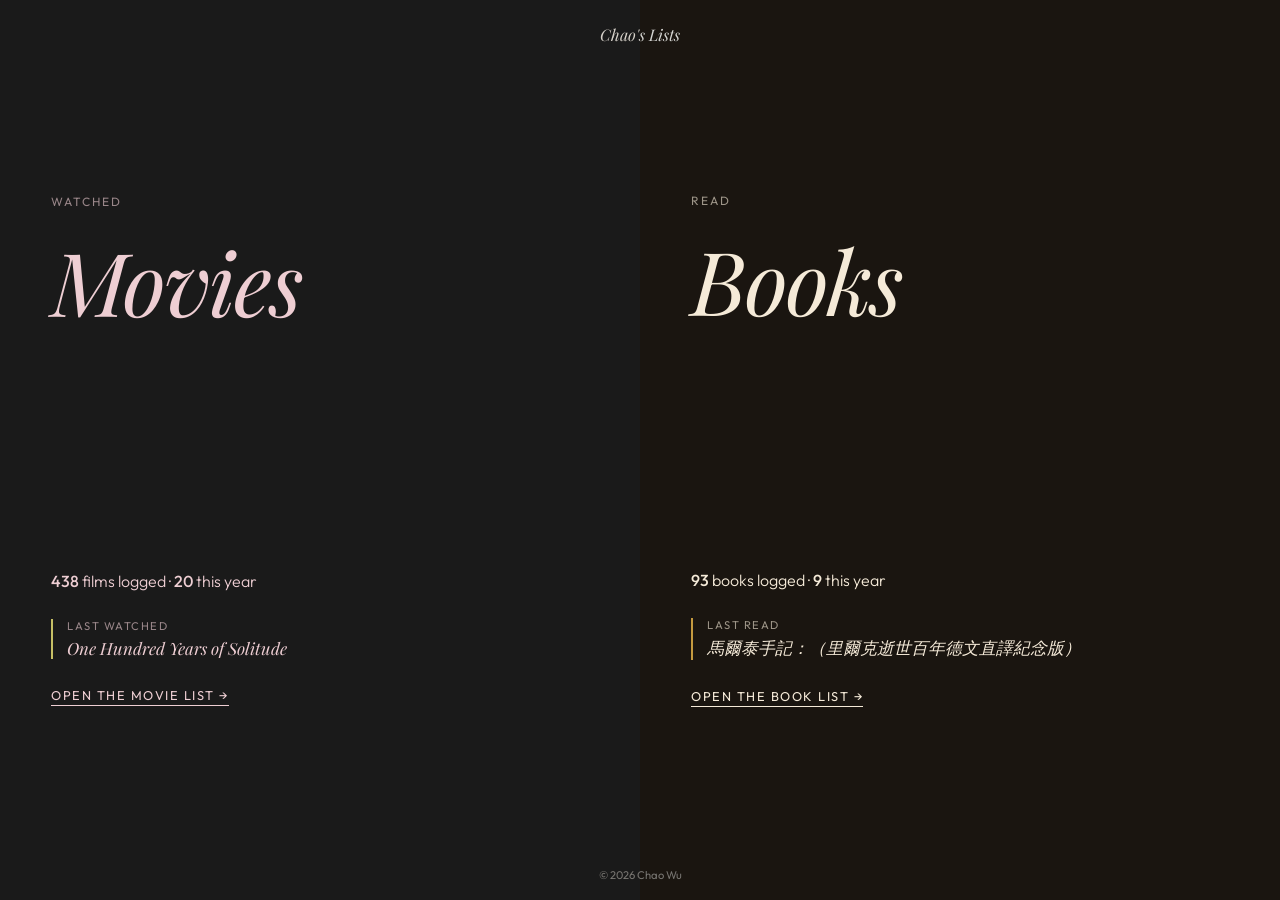
==== index.html @ 4d7b7d35 "Combine movie and book sites with a shared design system - Move MovieSite into movies/ and BookSite " ====
<!DOCTYPE html>
<html lang="en" data-site="movies">
<head>
    <meta charset="UTF-8">
    <meta name="viewport" content="width=device-width, initial-scale=1.0">
    <title>Chao's Lists</title>
    <link rel="stylesheet" href="/assets/theme.css">
    <style>
        * { box-sizing: border-box; }

        body {
            position: relative;
            margin: 0;
            min-height: 100vh;
            background: #0b0b0b;
            font-family: var(--font-body);
            display: flex;
            flex-direction: column;
        }

        .split {
            flex: 1;
            display: grid;
            grid-template-columns: 1fr 1fr;
            min-height: 100vh;
        }

        .half {
            position: relative;
            display: flex;
            flex-direction: column;
            justify-content: center;
            gap: 28px;
            padding: 72px 8%;
            background: var(--bg-page);
            color: var(--text-primary);
            text-decoration: none;
            overflow: hidden;
        }
        .half::after {
            content: "";
            position: absolute;
            inset: 0;
            background: rgba(var(--c-deep-rgb), 0.35);
            opacity: 0;
            transition: opacity 0.3s;
            pointer-events: none;
        }
        .half:hover::after { opacity: 1; }

        .eyebrow {
            font-size: 0.75rem;
            letter-spacing: 2px;
            text-transform: uppercase;
            opacity: 0.6;
        }

        .half h2 {
            font-family: var(--font-display);
            font-style: italic;
            font-weight: 300;
            letter-spacing: -2px;
            font-size: clamp(3rem, 7vw, 5.5rem);
            line-height: 1;
            margin: 0;
        }

        .stat {
            font-size: 1rem;
            font-weight: 300;
        }
        .stat strong { font-weight: 500; }

        .covers {
            display: flex;
            height: 190px;
            align-items: flex-end;
        }
        .covers img {
            width: 112px;
            aspect-ratio: 2 / 3;
            object-fit: cover;
            margin-right: -36px;
            box-shadow: var(--shadow-retro);
            background: var(--color-gray-light);
            transition: transform 0.3s;
        }
        .covers img:nth-child(odd)  { transform: rotate(-3deg); }
        .covers img:nth-child(even) { transform: rotate(2deg) translateY(-8px); }
        .half:hover .covers img { transform: none; }

        .latest {
            font-family: var(--font-display);
            font-style: italic;
            font-size: 1.05rem;
            border-left: 2px solid var(--c-accent);
            padding-left: 14px;
            max-width: 32rem;
            min-height: 1.6em;
        }
        .latest span {
            display: block;
            font-family: var(--font-body);
            font-style: normal;
            font-size: 0.7rem;
            letter-spacing: 1.5px;
            text-transform: uppercase;
            opacity: 0.6;
            margin-bottom: 4px;
        }

        .cta {
            font-size: 0.8rem;
            letter-spacing: 1.5px;
            text-transform: uppercase;
            border-bottom: 1px solid currentColor;
            align-self: flex-start;
            padding-bottom: 2px;
        }

        .masthead {
            position: absolute;
            top: 24px;
            left: 50%;
            transform: translateX(-50%);
            z-index: 2;
            font-family: var(--font-display);
            font-style: italic;
            font-size: 1rem;
            color: #f0ebe3;
            white-space: nowrap;
            mix-blend-mode: difference;
            pointer-events: none;
        }

        .footer-note {
            position: absolute;
            bottom: 18px;
            left: 50%;
            transform: translateX(-50%);
            z-index: 2;
            font-size: 0.7rem;
            color: #f0ebe3;
            opacity: 0.5;
            mix-blend-mode: difference;
        }

        @media (max-width: 760px) {
            .split { grid-template-columns: 1fr; }
            .half { min-height: 70vh; padding: 64px 24px 48px; }
            .covers { height: 150px; }
            .covers img { width: 88px; margin-right: -28px; }
        }
    </style>
</head>
<body>
    <div class="masthead">Chao's Lists</div>

    <main class="split">
        <a class="half" data-site="movies" href="/movies/">
            <div class="eyebrow">Watched</div>
            <h2>Movies</h2>
            <div class="covers" id="movies-covers"></div>
            <div class="stat" id="movies-stat">&nbsp;</div>
            <div class="latest" id="movies-latest"></div>
            <div class="cta">Open the movie list →</div>
        </a>

        <a class="half" data-site="books" href="/books/">
            <div class="eyebrow">Read</div>
            <h2>Books</h2>
            <div class="covers" id="books-covers"></div>
            <div class="stat" id="books-stat">&nbsp;</div>
            <div class="latest" id="books-latest"></div>
            <div class="cta">Open the book list →</div>
        </a>
    </main>

    <div class="footer-note">© 2026 Chao Wu</div>

    <script>
        const SITES = [
            { key: 'movies', file: '/movies/movies.json', image: 'poster', noun: ['film', 'films'], verb: 'Last watched' },
            { key: 'books',  file: '/books/books.json',   image: 'cover',  noun: ['book', 'books'], verb: 'Last read' },
        ];

        SITES.forEach(async site => {
            try {
                const items = await (await fetch(site.file, { cache: 'no-store' })).json();
                items.sort((a, b) => String(b.date_sort).localeCompare(String(a.date_sort)));

                const year = String(new Date().getFullYear());
                const thisYear = items.filter(i => String(i.date_sort).startsWith(year)).length;
                const n = items.length;
                document.getElementById(`${site.key}-stat`).innerHTML =
                    `<strong>${n}</strong> ${site.noun[n === 1 ? 0 : 1]} logged · <strong>${thisYear}</strong> this year`;

                const withImage = items.filter(i => i[site.image] && !String(i[site.image]).endsWith('null'));
                const box = document.getElementById(`${site.key}-covers`);
                withImage.slice(0, 5).forEach(i => {
                    const img = document.createElement('img');
                    img.src = i[site.image];
                    img.alt = '';
                    img.loading = 'lazy';
                    img.onerror = () => img.remove();
                    box.appendChild(img);
                });

                if (items[0]) {
                    const latest = document.getElementById(`${site.key}-latest`);
                    const label = document.createElement('span');
                    label.textContent = site.verb;
                    latest.append(label, items[0].title);
                }
            } catch (e) {
                document.getElementById(`${site.key}-stat`).textContent = '';
            }
        });
    </script>
</body>
</html>
---- assets/theme.css ----
/* ==========================================================================
   Chao's Lists — shared design system
   Every page links this file. Set the palette with data-site on <html>
   (or on any element): data-site="movies" or data-site="books".
   Shared rules use the role tokens (--c-*) so each site keeps its own colors.
   ========================================================================== */

@import url('https://fonts.googleapis.com/css2?family=Outfit:wght@100..900&family=Playfair+Display:ital,wght@0,400..900;1,400..900&display=swap');

/* --- PALETTES ------------------------------------------------------------ */

[data-site="movies"] {
    --color-olive-dark:   #353308;
    --color-olive-medium: #5c5815;
    --color-olive-light:  #C6BF65;
    --color-pink:         #EECED3;
    --color-red:          #ff4757;
    --color-black:        #050505;
    --color-gray-dark:    #111111;
    --color-gray-medium:  #1a1a1a;
    --color-gray-light:   #333333;
    --color-gray-lighter: #888888;

    --c-deep:        var(--color-olive-dark);
    --c-deep-rgb:    53, 51, 8;
    --c-mid:         var(--color-olive-medium);
    --c-accent:      var(--color-olive-light);
    --c-accent-soft: var(--color-olive-light);
    --c-ink:         var(--color-pink);
    --c-paper-shade: #e3c3c9;
    --c-alert:       var(--color-red);
}

[data-site="books"] {
    --color-brown-dark:   #3d2409;
    --color-brown-medium: #6b4523;
    --color-gold:         #c4993f;
    --color-gold-light:   #e2c97e;
    --color-parchment:    #f5ead8;
    --color-red:          #c0392b;
    --color-black:        #0b0806;
    --color-gray-dark:    #131008;
    --color-gray-medium:  #1a1510;
    --color-gray-light:   #2e2518;
    --color-gray-lighter: #8a7a66;

    --c-deep:        var(--color-brown-dark);
    --c-deep-rgb:    61, 36, 9;
    --c-mid:         var(--color-brown-medium);
    --c-accent:      var(--color-gold);
    --c-accent-soft: var(--color-gold-light);
    --c-ink:         var(--color-parchment);
    --c-paper-shade: #e8dcc8;
    --c-alert:       var(--color-red);
}

/* --- TOKENS (same names on both sites) ----------------------------------- */

[data-site] {
    --color-white:     #ffffff;
    --color-white-dim: #dddddd;

    --bg-page:       var(--color-gray-medium);
    --bg-card:       transparent;
    --bg-featured:   var(--c-ink);
    --bg-ui:         var(--color-gray-dark);
    --bg-panel:      #fcfcfc;
    --bg-overlay:    rgba(var(--c-deep-rgb), 0.85);

    --text-primary:  var(--c-ink);
    --text-inverted: var(--color-gray-medium);
    --text-dim:      var(--c-ink);
    --text-accent:   var(--c-ink);
    --text-panel:    var(--color-gray-dark);

    --border-ui:     var(--c-deep);
    --border-light:  #e0e0e0;

    --shadow-retro:  10px 10px 0px rgba(var(--c-deep-rgb), 0.2);
    --shadow-panel:  -5px 0 30px rgba(0,0,0,0.2);
    --shadow-card:   0 10px 20px rgba(0,0,0,0.1);

    --font-display:  'Playfair Display', Georgia, serif;
    --font-body:     'Outfit', system-ui, sans-serif;
}

/* --- SITE SWITCH (Movies | Books) ---------------------------------------- */

.site-switch {
    display: flex;
    align-items: center;
    justify-content: space-between;
    gap: 16px;
    width: 90%;
    max-width: 1600px;
    margin: 0 auto;
    padding: 18px 0 0;
    font-family: var(--font-body);
    color: var(--text-primary);
}

.site-switch-home {
    font-family: var(--font-display);
    font-style: italic;
    font-size: 0.95rem;
    color: inherit;
    text-decoration: none;
    opacity: 0.6;
    transition: opacity 0.2s;
}
.site-switch-home:hover { opacity: 1; }

.site-switch-tabs { display: flex; gap: 4px; }

.site-switch-tabs a {
    display: inline-flex;
    align-items: center;
    gap: 8px;
    padding: 5px 12px;
    font-size: 0.75rem;
    letter-spacing: 1.5px;
    text-transform: uppercase;
    color: inherit;
    text-decoration: none;
    border: 1px solid transparent;
    opacity: 0.55;
    transition: opacity 0.2s, border-color 0.2s;
}
.site-switch-tabs a:hover { opacity: 1; }
.site-switch-tabs a.active {
    opacity: 1;
    border-color: currentColor;
}

/* Each tab carries a tiny swatch of its own site's palette */
.swatch {
    width: 10px;
    height: 10px;
    border-radius: 50%;
    flex-shrink: 0;
}
.swatch-movies { background: linear-gradient(135deg, #C6BF65 50%, #EECED3 50%); }
.swatch-books  { background: linear-gradient(135deg, #c4993f 50%, #f5ead8 50%); }
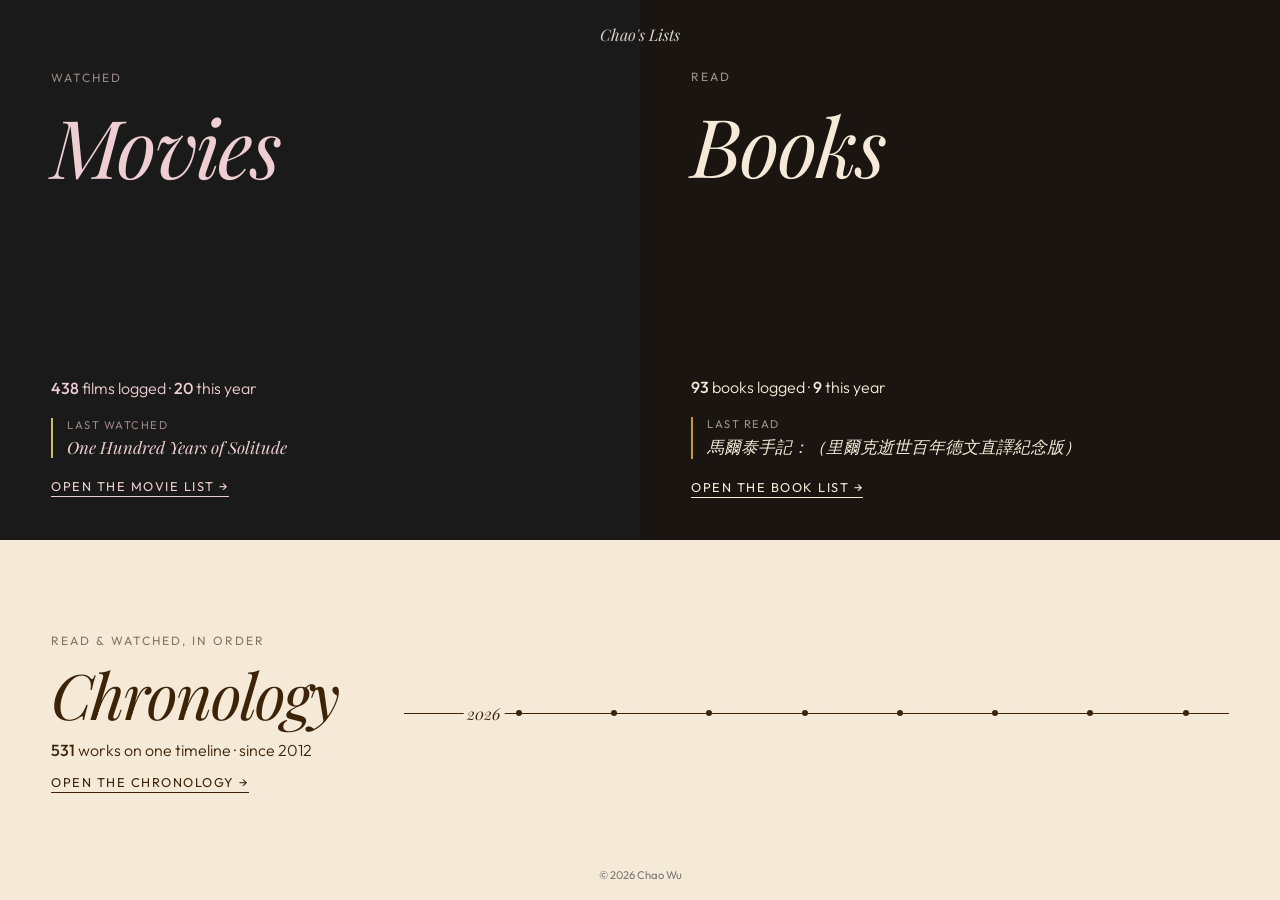
==== commit a281f737: "Home: add a Chronology entrance and fit everything on one screen Movies and Books take the top 60%, " ====
--- a/index.html
+++ b/index.html
@@ -4,25 +4,29 @@
     <meta charset="UTF-8">
     <meta name="viewport" content="width=device-width, initial-scale=1.0">
     <title>Chao's Lists</title>
-    <link rel="stylesheet" href="/assets/theme.css">
+    <link rel="stylesheet" href="assets/theme.css">
     <style>
         * { box-sizing: border-box; }
 
+        html, body { height: 100%; overflow: hidden; }
+        html { scrollbar-gutter: auto; }   /* nothing scrolls here, so no reserved scrollbar strip */
+
         body {
             position: relative;
             margin: 0;
-            min-height: 100vh;
             background: #0b0b0b;
             font-family: var(--font-body);
             display: flex;
             flex-direction: column;
         }
 
+        /* One screen, no scrolling: Movies | Books on top (60%), Chronology below (40%) */
         .split {
-            flex: 1;
+            height: 100vh;
+            height: 100dvh;
             display: grid;
             grid-template-columns: 1fr 1fr;
-            min-height: 100vh;
+            grid-template-rows: 60fr 40fr;
         }
 
         .half {
@@ -30,8 +34,9 @@
             display: flex;
             flex-direction: column;
             justify-content: center;
-            gap: 28px;
-            padding: 72px 8%;
+            gap: clamp(8px, 2.2vh, 28px);
+            padding: 6vh 8% 3vh;
+            min-height: 0;
             background: var(--bg-page);
             color: var(--text-primary);
             text-decoration: none;
@@ -60,7 +65,7 @@
             font-style: italic;
             font-weight: 300;
             letter-spacing: -2px;
-            font-size: clamp(3rem, 7vw, 5.5rem);
+            font-size: clamp(2.4rem, min(7vw, 9vh), 5.5rem);
             line-height: 1;
             margin: 0;
         }
@@ -73,14 +78,14 @@
 
         .covers {
             display: flex;
-            height: 190px;
+            height: clamp(70px, 17vh, 190px);
             align-items: flex-end;
         }
         .covers img {
-            width: 112px;
+            height: 92%;
             aspect-ratio: 2 / 3;
             object-fit: cover;
-            margin-right: -36px;
+            margin-right: -3.2vh;
             box-shadow: var(--shadow-retro);
             background: var(--color-gray-light);
             transition: transform 0.3s;
@@ -118,6 +123,98 @@
             padding-bottom: 2px;
         }
 
+        .chrono {
+            grid-column: 1 / -1;
+            position: relative;
+            display: grid;
+            grid-template-columns: minmax(220px, 26%) 1fr;
+            align-items: center;
+            gap: 4%;
+            padding: 3.5vh 4% 5vh;
+            min-height: 0;
+            overflow: hidden;
+            text-decoration: none;
+            --paper: #f5ead8; --ink: #3d2409;
+            background: var(--paper);
+            color: var(--ink);
+        }
+        .chrono::after {
+            content: "";
+            position: absolute;
+            inset: 0;
+            background: rgba(61, 36, 9, 0.08);
+            opacity: 0;
+            transition: opacity 0.3s;
+            pointer-events: none;
+        }
+        .chrono:hover::after { opacity: 1; }
+        .chrono-text { display: flex; flex-direction: column; gap: clamp(6px, 1.6vh, 18px); }
+        .chrono h2 {
+            font-family: var(--font-display);
+            font-style: italic;
+            font-weight: 300;
+            letter-spacing: -2px;
+            font-size: clamp(2rem, min(5.4vw, 7vh), 4.2rem);
+            line-height: 1;
+            margin: 0;
+        }
+
+        /* mini timeline: latest works, books above the line, films below */
+        .strip {
+            position: relative;
+            height: 100%;
+            display: flex;
+            gap: 1vh;
+            justify-content: flex-end;
+        }
+        .strip::before {
+            content: "";
+            position: absolute;
+            left: 0; right: 0; top: 50%;
+            border-top: 1.5px solid var(--ink);
+        }
+        .slot {
+            position: relative;
+            flex: 0 0 auto;
+            width: var(--slot-w);
+            display: grid;
+            grid-template-rows: 1fr 1fr;
+        }
+        .slot img {
+            width: 100%;
+            height: calc(100% - 1.4vh);
+            object-fit: cover;
+            background: #fff;
+            padding: 2px;
+            box-shadow: 0 1px 3px rgba(61, 36, 9, 0.3);
+            transition: transform 0.3s;
+        }
+        .slot .up img   { align-self: start; }
+        .slot .up       { display: flex; align-items: flex-end; padding-bottom: 1.4vh; }
+        .slot .down     { display: flex; align-items: flex-start; padding-top: 1.4vh; }
+        .slot:nth-child(odd) img  { transform: rotate(-1.5deg); }
+        .slot:nth-child(even) img { transform: rotate(1.2deg); }
+        .chrono:hover .slot img { transform: none; }
+        .slot .yr {
+            position: absolute;
+            left: 0; top: 50%;
+            transform: translate(-30%, -50%);
+            background: var(--paper);
+            padding: 0 4px;
+            font-family: var(--font-display);
+            font-style: italic;
+            font-size: clamp(0.8rem, 1.8vh, 1rem);
+            z-index: 1;
+        }
+        .slot .dot {
+            position: absolute;
+            left: 50%; top: 50%;
+            width: 6px; height: 6px;
+            margin: -3px 0 0 -3px;
+            border-radius: 50%;
+            background: var(--ink);
+        }
+
         .masthead {
             position: absolute;
             top: 24px;
@@ -146,10 +243,12 @@
         }
 
         @media (max-width: 760px) {
-            .split { grid-template-columns: 1fr; }
-            .half { min-height: 70vh; padding: 64px 24px 48px; }
-            .covers { height: 150px; }
-            .covers img { width: 88px; margin-right: -28px; }
+            .split { grid-template-columns: 1fr; grid-template-rows: 30fr 30fr 40fr; }
+            .half { padding: 5vh 24px 2vh; gap: 1.2vh; }
+            .half .latest, .half .covers { display: none; }
+            .chrono { grid-template-columns: 1fr; grid-template-rows: auto 1fr; gap: 2vh; padding: 3vh 24px 4vh; }
+            .chrono-text { padding-left: 0; }
+            .strip { justify-content: flex-start; }
         }
     </style>
 </head>
@@ -157,7 +256,7 @@
     <div class="masthead">Chao's Lists</div>
 
     <main class="split">
-        <a class="half" data-site="movies" href="/movies/">
+        <a class="half" data-site="movies" href="movies/">
             <div class="eyebrow">Watched</div>
             <h2>Movies</h2>
             <div class="covers" id="movies-covers"></div>
@@ -166,7 +265,7 @@
             <div class="cta">Open the movie list →</div>
         </a>
 
-        <a class="half" data-site="books" href="/books/">
+        <a class="half" data-site="books" href="books/">
             <div class="eyebrow">Read</div>
             <h2>Books</h2>
             <div class="covers" id="books-covers"></div>
@@ -174,17 +273,27 @@
             <div class="latest" id="books-latest"></div>
             <div class="cta">Open the book list →</div>
         </a>
+
+        <a class="chrono" href="chronology/">
+            <div class="chrono-text">
+                <div class="eyebrow">Read &amp; watched, in order</div>
+                <h2>Chronology</h2>
+                <div class="stat" id="chrono-stat">&nbsp;</div>
+                <div class="cta">Open the chronology →</div>
+            </div>
+            <div class="strip" id="chrono-strip" aria-hidden="true"></div>
+        </a>
     </main>
 
     <div class="footer-note">© 2026 Chao Wu</div>
 
     <script>
         const SITES = [
-            { key: 'movies', file: '/movies/movies.json', image: 'poster', noun: ['film', 'films'], verb: 'Last watched' },
-            { key: 'books',  file: '/books/books.json',   image: 'cover',  noun: ['book', 'books'], verb: 'Last read' },
+            { key: 'movies', file: 'movies/movies.json', image: 'poster', noun: ['film', 'films'], verb: 'Last watched' },
+            { key: 'books',  file: 'books/books.json',   image: 'cover',  noun: ['book', 'books'], verb: 'Last read' },
         ];
 
-        SITES.forEach(async site => {
+        const loaded = SITES.map(async site => {
             try {
                 const items = await (await fetch(site.file, { cache: 'no-store' })).json();
                 items.sort((a, b) => String(b.date_sort).localeCompare(String(a.date_sort)));
@@ -212,10 +321,50 @@
                     label.textContent = site.verb;
                     latest.append(label, items[0].title);
                 }
+                return items.map(i => ({ kind: site.key, date: String(i.date_sort), img: i[site.image] }));
             } catch (e) {
                 document.getElementById(`${site.key}-stat`).textContent = '';
+                return [];
             }
         });
+
+        // Chronology preview: the most recent works that fit, oldest on the left
+        let works = [];
+        function drawStrip() {
+            const strip = document.getElementById('chrono-strip');
+            strip.replaceChildren();
+            const h = strip.clientHeight, gap = window.innerHeight * 0.01;
+            const slotW = Math.max(18, (h / 2 - window.innerHeight * 0.014) * 2 / 3);
+            strip.style.setProperty('--slot-w', slotW + 'px');
+            const fit = Math.max(0, Math.floor((strip.clientWidth + gap) / (slotW + gap)));
+            const recent = works.slice(0, fit).reverse();
+            recent.forEach((w, i) => {
+                const slot = document.createElement('div');
+                slot.className = 'slot';
+                const up = document.createElement('div'), down = document.createElement('div');
+                up.className = 'up'; down.className = 'down';
+                const img = document.createElement('img');
+                img.src = w.img; img.alt = ''; img.onerror = () => img.remove();
+                (w.kind === 'books' ? up : down).appendChild(img);
+                const dot = document.createElement('span'); dot.className = 'dot';
+                slot.append(up, down, dot);
+                const y = w.date.slice(0, 4);
+                if (i === 0 || recent[i - 1].date.slice(0, 4) !== y) {
+                    const yr = document.createElement('span'); yr.className = 'yr'; yr.textContent = y; slot.appendChild(yr);
+                }
+                strip.appendChild(slot);
+            });
+        }
+        Promise.all(loaded).then(lists => {
+            const all = lists.flat();
+            works = all.filter(w => /^\d{4}-\d{2}-\d{2}$/.test(w.date) && !w.date.startsWith('0000') && w.img && !String(w.img).endsWith('null'))
+                       .sort((a, b) => b.date.localeCompare(a.date));
+            const first = works.length ? works[works.length - 1].date.slice(0, 4) : '';
+            document.getElementById('chrono-stat').innerHTML = `<strong>${all.length}</strong> works on one timeline${first ? ` · since ${first}` : ''}`;
+            drawStrip();
+        });
+        let resizeT;
+        window.addEventListener('resize', () => { clearTimeout(resizeT); resizeT = setTimeout(drawStrip, 150); });
     </script>
 </body>
 </html>
--- a/assets/theme.css
+++ b/assets/theme.css
@@ -141,3 +141,60 @@
 }
 .swatch-movies { background: linear-gradient(135deg, #C6BF65 50%, #EECED3 50%); }
 .swatch-books  { background: linear-gradient(135deg, #c4993f 50%, #f5ead8 50%); }
+.swatch-chrono { background: linear-gradient(135deg, #c0392b 50%, #f5ead8 50%); }
+
+/* --- PAGE HEADER (title row under the site switch) ----------------------- */
+/* Shared by every page: list, analytics and chronology. */
+
+html { scrollbar-gutter: stable; }   /* same width with or without a scrollbar */
+
+.page-header {
+    text-align: left;
+    padding: 2rem 0 3rem;
+    width: 90%;
+    max-width: 1600px;
+    margin: 0 auto;
+}
+
+.header-row {
+    display: flex;
+    justify-content: space-between;
+    align-items: baseline;
+    gap: 16px;
+    flex-wrap: wrap;
+}
+
+.page-header h1 {
+    font-family: var(--font-display);
+    font-weight: 300;
+    letter-spacing: -2px;
+    margin: 0 0 10px 0;
+    font-size: clamp(2rem, 6vw, 2.2rem);
+}
+.page-header h1 a { color: inherit; text-decoration: none; }
+.page-header h1 a:hover { opacity: 0.75; }
+
+/* Small italic caps link, e.g. "Analytics". Also used as a toggle button. */
+.nav-links { display: flex; gap: 28px; align-items: baseline; flex-wrap: wrap; }
+.nav-link {
+    color: var(--text-primary);
+    text-transform: uppercase;
+    font-family: var(--font-display);
+    font-size: 1rem;
+    font-weight: 300;
+    font-style: italic;
+    letter-spacing: 1px;
+    text-decoration: none;
+    background: none;
+    border: 0;
+    border-bottom: 2px solid transparent;
+    padding: 0;
+    cursor: pointer;
+    transition: 0.2s;
+}
+.nav-link:hover,
+.nav-link.active { border-bottom-color: currentColor; }
+
+@media (max-width: 800px) {
+    .page-header h1 { font-size: clamp(2rem, 10vw, 3rem); }
+}
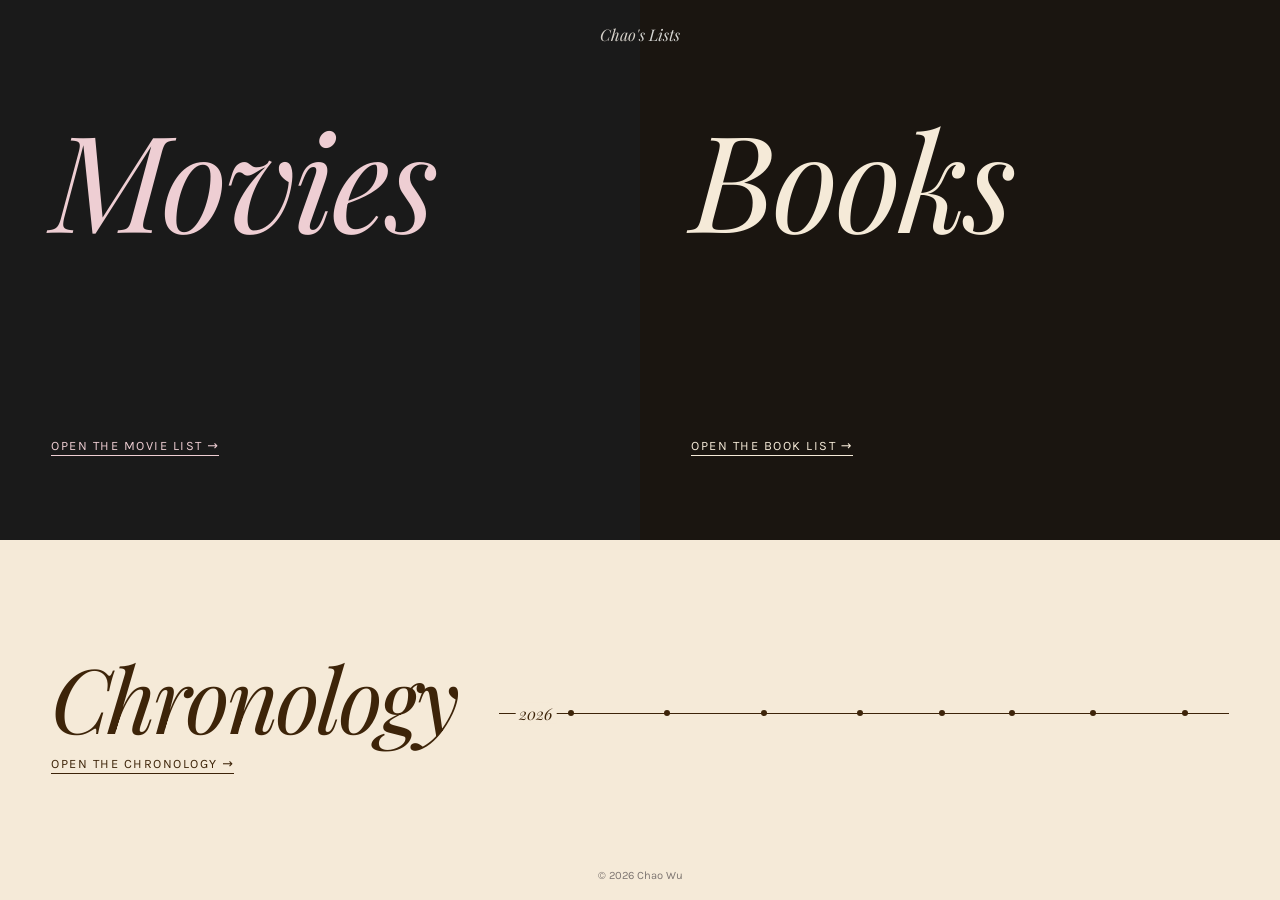
==== commit 5e64acb1: "Home: bigger titles, less text, review-weighted strip; Karla site-wide; frameless images with hover " ====
--- a/index.html
+++ b/index.html
@@ -53,28 +53,17 @@
         }
         .half:hover::after { opacity: 1; }
 
-        .eyebrow {
-            font-size: 0.75rem;
-            letter-spacing: 2px;
-            text-transform: uppercase;
-            opacity: 0.6;
-        }
 
         .half h2 {
             font-family: var(--font-display);
             font-style: italic;
             font-weight: 300;
-            letter-spacing: -2px;
-            font-size: clamp(2.4rem, min(7vw, 9vh), 5.5rem);
+            letter-spacing: -3px;
+            font-size: clamp(3.4rem, min(10.5vw, 15vh), 9.5rem);
             line-height: 1;
             margin: 0;
         }
 
-        .stat {
-            font-size: 1rem;
-            font-weight: 300;
-        }
-        .stat strong { font-weight: 500; }
 
         .covers {
             display: flex;
@@ -94,25 +83,6 @@
         .covers img:nth-child(even) { transform: rotate(2deg) translateY(-8px); }
         .half:hover .covers img { transform: none; }
 
-        .latest {
-            font-family: var(--font-display);
-            font-style: italic;
-            font-size: 1.05rem;
-            border-left: 2px solid var(--c-accent);
-            padding-left: 14px;
-            max-width: 32rem;
-            min-height: 1.6em;
-        }
-        .latest span {
-            display: block;
-            font-family: var(--font-body);
-            font-style: normal;
-            font-size: 0.7rem;
-            letter-spacing: 1.5px;
-            text-transform: uppercase;
-            opacity: 0.6;
-            margin-bottom: 4px;
-        }
 
         .cta {
             font-size: 0.8rem;
@@ -127,7 +97,7 @@
             grid-column: 1 / -1;
             position: relative;
             display: grid;
-            grid-template-columns: minmax(220px, 26%) 1fr;
+            grid-template-columns: 34% 1fr;
             align-items: center;
             gap: 4%;
             padding: 3.5vh 4% 5vh;
@@ -153,8 +123,8 @@
             font-family: var(--font-display);
             font-style: italic;
             font-weight: 300;
-            letter-spacing: -2px;
-            font-size: clamp(2rem, min(5.4vw, 7vh), 4.2rem);
+            letter-spacing: -3px;
+            font-size: clamp(2.6rem, min(7vw, 13vh), 8rem);
             line-height: 1;
             margin: 0;
         }
@@ -176,22 +146,21 @@
         .slot {
             position: relative;
             flex: 0 0 auto;
-            width: var(--slot-w);
             display: grid;
             grid-template-rows: 1fr 1fr;
         }
         .slot img {
+            display: block;
             width: 100%;
-            height: calc(100% - 1.4vh);
+            aspect-ratio: 2 / 3;
             object-fit: cover;
-            background: #fff;
-            padding: 2px;
+            background: rgba(61, 36, 9, 0.08);
             box-shadow: 0 1px 3px rgba(61, 36, 9, 0.3);
-            transition: transform 0.3s;
-        }
-        .slot .up img   { align-self: start; }
-        .slot .up       { display: flex; align-items: flex-end; padding-bottom: 1.4vh; }
-        .slot .down     { display: flex; align-items: flex-start; padding-top: 1.4vh; }
+            transition: transform 0.3s, opacity 0.45s ease;
+        }
+        .slot img:hover { opacity: 0.6; }
+        .slot .up       { display: flex; align-items: flex-end; padding-bottom: var(--pad); min-height: 0; }
+        .slot .down     { display: flex; align-items: flex-start; padding-top: var(--pad); min-height: 0; }
         .slot:nth-child(odd) img  { transform: rotate(-1.5deg); }
         .slot:nth-child(even) img { transform: rotate(1.2deg); }
         .chrono:hover .slot img { transform: none; }
@@ -245,7 +214,7 @@
         @media (max-width: 760px) {
             .split { grid-template-columns: 1fr; grid-template-rows: 30fr 30fr 40fr; }
             .half { padding: 5vh 24px 2vh; gap: 1.2vh; }
-            .half .latest, .half .covers { display: none; }
+            .half .covers { display: none; }
             .chrono { grid-template-columns: 1fr; grid-template-rows: auto 1fr; gap: 2vh; padding: 3vh 24px 4vh; }
             .chrono-text { padding-left: 0; }
             .strip { justify-content: flex-start; }
@@ -257,28 +226,20 @@
 
     <main class="split">
         <a class="half" data-site="movies" href="movies/">
-            <div class="eyebrow">Watched</div>
             <h2>Movies</h2>
             <div class="covers" id="movies-covers"></div>
-            <div class="stat" id="movies-stat">&nbsp;</div>
-            <div class="latest" id="movies-latest"></div>
             <div class="cta">Open the movie list →</div>
         </a>
 
         <a class="half" data-site="books" href="books/">
-            <div class="eyebrow">Read</div>
             <h2>Books</h2>
             <div class="covers" id="books-covers"></div>
-            <div class="stat" id="books-stat">&nbsp;</div>
-            <div class="latest" id="books-latest"></div>
             <div class="cta">Open the book list →</div>
         </a>
 
         <a class="chrono" href="chronology/">
             <div class="chrono-text">
-                <div class="eyebrow">Read &amp; watched, in order</div>
                 <h2>Chronology</h2>
-                <div class="stat" id="chrono-stat">&nbsp;</div>
                 <div class="cta">Open the chronology →</div>
             </div>
             <div class="strip" id="chrono-strip" aria-hidden="true"></div>
@@ -289,20 +250,21 @@
 
     <script>
         const SITES = [
-            { key: 'movies', file: 'movies/movies.json', image: 'poster', noun: ['film', 'films'], verb: 'Last watched' },
-            { key: 'books',  file: 'books/books.json',   image: 'cover',  noun: ['book', 'books'], verb: 'Last read' },
+            { key: 'movies', file: 'movies/movies.json', image: 'poster' },
+            { key: 'books',  file: 'books/books.json',   image: 'cover'  },
         ];
+
+        // How much I wrote: CJK characters + Latin words
+        const CJK = /[぀-ヿ㐀-鿿豈-﫿]/g;
+        const reviewLength = t => {
+            t = String(t || '');
+            return (t.match(CJK) || []).length + (t.replace(CJK, ' ').match(/[A-Za-z0-9'’]+/g) || []).length;
+        };
 
         const loaded = SITES.map(async site => {
             try {
                 const items = await (await fetch(site.file, { cache: 'no-store' })).json();
                 items.sort((a, b) => String(b.date_sort).localeCompare(String(a.date_sort)));
-
-                const year = String(new Date().getFullYear());
-                const thisYear = items.filter(i => String(i.date_sort).startsWith(year)).length;
-                const n = items.length;
-                document.getElementById(`${site.key}-stat`).innerHTML =
-                    `<strong>${n}</strong> ${site.noun[n === 1 ? 0 : 1]} logged · <strong>${thisYear}</strong> this year`;
 
                 const withImage = items.filter(i => i[site.image] && !String(i[site.image]).endsWith('null'));
                 const box = document.getElementById(`${site.key}-covers`);
@@ -314,33 +276,35 @@
                     img.onerror = () => img.remove();
                     box.appendChild(img);
                 });
-
-                if (items[0]) {
-                    const latest = document.getElementById(`${site.key}-latest`);
-                    const label = document.createElement('span');
-                    label.textContent = site.verb;
-                    latest.append(label, items[0].title);
-                }
-                return items.map(i => ({ kind: site.key, date: String(i.date_sort), img: i[site.image] }));
+                return items.map(i => ({ kind: site.key, date: String(i.date_sort), img: i[site.image], words: reviewLength(i.review) }));
             } catch (e) {
-                document.getElementById(`${site.key}-stat`).textContent = '';
                 return [];
             }
         });
 
-        // Chronology preview: the most recent works that fit, oldest on the left
-        let works = [];
+        // Chronology preview: the most recent works that fit, oldest on the left.
+        // Each image is sized by how much I wrote about it.
+        let works = [], cap = 1;
         function drawStrip() {
             const strip = document.getElementById('chrono-strip');
             strip.replaceChildren();
-            const h = strip.clientHeight, gap = window.innerHeight * 0.01;
-            const slotW = Math.max(18, (h / 2 - window.innerHeight * 0.014) * 2 / 3);
-            strip.style.setProperty('--slot-w', slotW + 'px');
-            const fit = Math.max(0, Math.floor((strip.clientWidth + gap) / (slotW + gap)));
-            const recent = works.slice(0, fit).reverse();
-            recent.forEach((w, i) => {
+            const vh = window.innerHeight / 100, gap = 0.8 * vh, pad = 1.2 * vh;
+            strip.style.setProperty('--pad', pad + 'px');
+            const maxW = Math.max(18, (strip.clientHeight / 2 - pad) * 2 / 3);
+            const widthOf = w => maxW * (0.38 + 0.62 * Math.sqrt(Math.min(w.words, cap) / cap));
+
+            const recent = [];
+            let used = 0;
+            for (const w of works) {
+                const wd = widthOf(w);
+                if (used + wd > strip.clientWidth) break;
+                recent.push({ ...w, wd });
+                used += wd + gap;
+            }
+            recent.reverse().forEach((w, i) => {
                 const slot = document.createElement('div');
                 slot.className = 'slot';
+                slot.style.width = w.wd + 'px';
                 const up = document.createElement('div'), down = document.createElement('div');
                 up.className = 'up'; down.className = 'down';
                 const img = document.createElement('img');
@@ -356,11 +320,12 @@
             });
         }
         Promise.all(loaded).then(lists => {
-            const all = lists.flat();
-            works = all.filter(w => /^\d{4}-\d{2}-\d{2}$/.test(w.date) && !w.date.startsWith('0000') && w.img && !String(w.img).endsWith('null'))
-                       .sort((a, b) => b.date.localeCompare(a.date));
-            const first = works.length ? works[works.length - 1].date.slice(0, 4) : '';
-            document.getElementById('chrono-stat').innerHTML = `<strong>${all.length}</strong> works on one timeline${first ? ` · since ${first}` : ''}`;
+            works = lists.flat()
+                .filter(w => /^\d{4}-\d{2}-\d{2}$/.test(w.date) && !w.date.startsWith('0000') && w.img && !String(w.img).endsWith('null'))
+                .sort((a, b) => b.date.localeCompare(a.date));
+            // the longest reviews (top 10%) all get the biggest size
+            const lens = works.map(w => w.words).sort((a, b) => a - b);
+            cap = Math.max(1, lens[Math.floor(lens.length * 0.9)] || 1);
             drawStrip();
         });
         let resizeT;
--- a/assets/theme.css
+++ b/assets/theme.css
@@ -5,7 +5,7 @@
    Shared rules use the role tokens (--c-*) so each site keeps its own colors.
    ========================================================================== */
 
-@import url('https://fonts.googleapis.com/css2?family=Outfit:wght@100..900&family=Playfair+Display:ital,wght@0,400..900;1,400..900&display=swap');
+@import url('https://fonts.googleapis.com/css2?family=Karla:ital,wght@0,200..800;1,200..800&family=Playfair+Display:ital,wght@0,400..900;1,400..900&display=swap');
 
 /* --- PALETTES ------------------------------------------------------------ */
 
@@ -81,7 +81,7 @@
     --shadow-card:   0 10px 20px rgba(0,0,0,0.1);
 
     --font-display:  'Playfair Display', Georgia, serif;
-    --font-body:     'Outfit', system-ui, sans-serif;
+    --font-body:     'Karla', system-ui, sans-serif;
 }
 
 /* --- SITE SWITCH (Movies | Books) ---------------------------------------- */
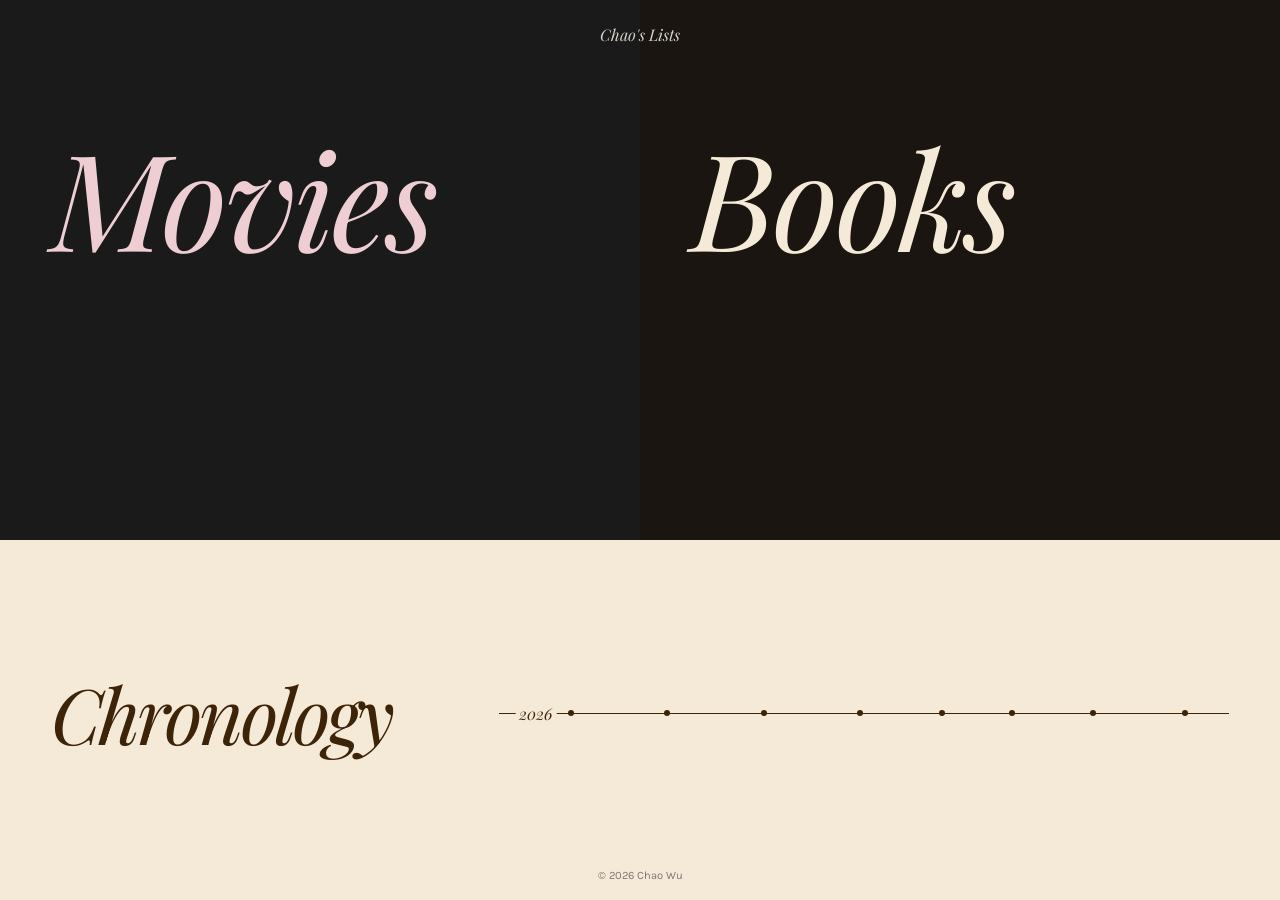
==== commit c531b7fc: "Chronology: size cards by review length; Home: hover arrow on titles instead of CTA links Co-Authore" ====
--- a/index.html
+++ b/index.html
@@ -84,14 +84,6 @@
         .half:hover .covers img { transform: none; }
 
 
-        .cta {
-            font-size: 0.8rem;
-            letter-spacing: 1.5px;
-            text-transform: uppercase;
-            border-bottom: 1px solid currentColor;
-            align-self: flex-start;
-            padding-bottom: 2px;
-        }
 
         .chrono {
             grid-column: 1 / -1;
@@ -124,10 +116,28 @@
             font-style: italic;
             font-weight: 300;
             letter-spacing: -3px;
-            font-size: clamp(2.6rem, min(7vw, 13vh), 8rem);
+            font-size: clamp(2.6rem, min(6vw, 13vh), 8rem);
             line-height: 1;
             margin: 0;
         }
+
+        /* hover a title: an arrow slides in at its right edge */
+        .half h2, .chrono h2 { align-self: flex-start; white-space: nowrap; }
+        .half h2::after, .chrono h2::after {
+            content: "→";
+            display: inline-block;
+            margin-left: 0.18em;
+            font-family: var(--font-body);
+            font-style: normal;
+            font-weight: 200;
+            font-size: 0.55em;
+            letter-spacing: 0;
+            vertical-align: 0.25em;
+            opacity: 0;
+            transform: translateX(-0.4em);
+            transition: opacity 0.35s ease, transform 0.35s ease;
+        }
+        .half h2:hover::after, .chrono h2:hover::after { opacity: 1; transform: none; }
 
         /* mini timeline: latest works, books above the line, films below */
         .strip {
@@ -228,19 +238,16 @@
         <a class="half" data-site="movies" href="movies/">
             <h2>Movies</h2>
             <div class="covers" id="movies-covers"></div>
-            <div class="cta">Open the movie list →</div>
         </a>
 
         <a class="half" data-site="books" href="books/">
             <h2>Books</h2>
             <div class="covers" id="books-covers"></div>
-            <div class="cta">Open the book list →</div>
         </a>
 
         <a class="chrono" href="chronology/">
             <div class="chrono-text">
                 <h2>Chronology</h2>
-                <div class="cta">Open the chronology →</div>
             </div>
             <div class="strip" id="chrono-strip" aria-hidden="true"></div>
         </a>
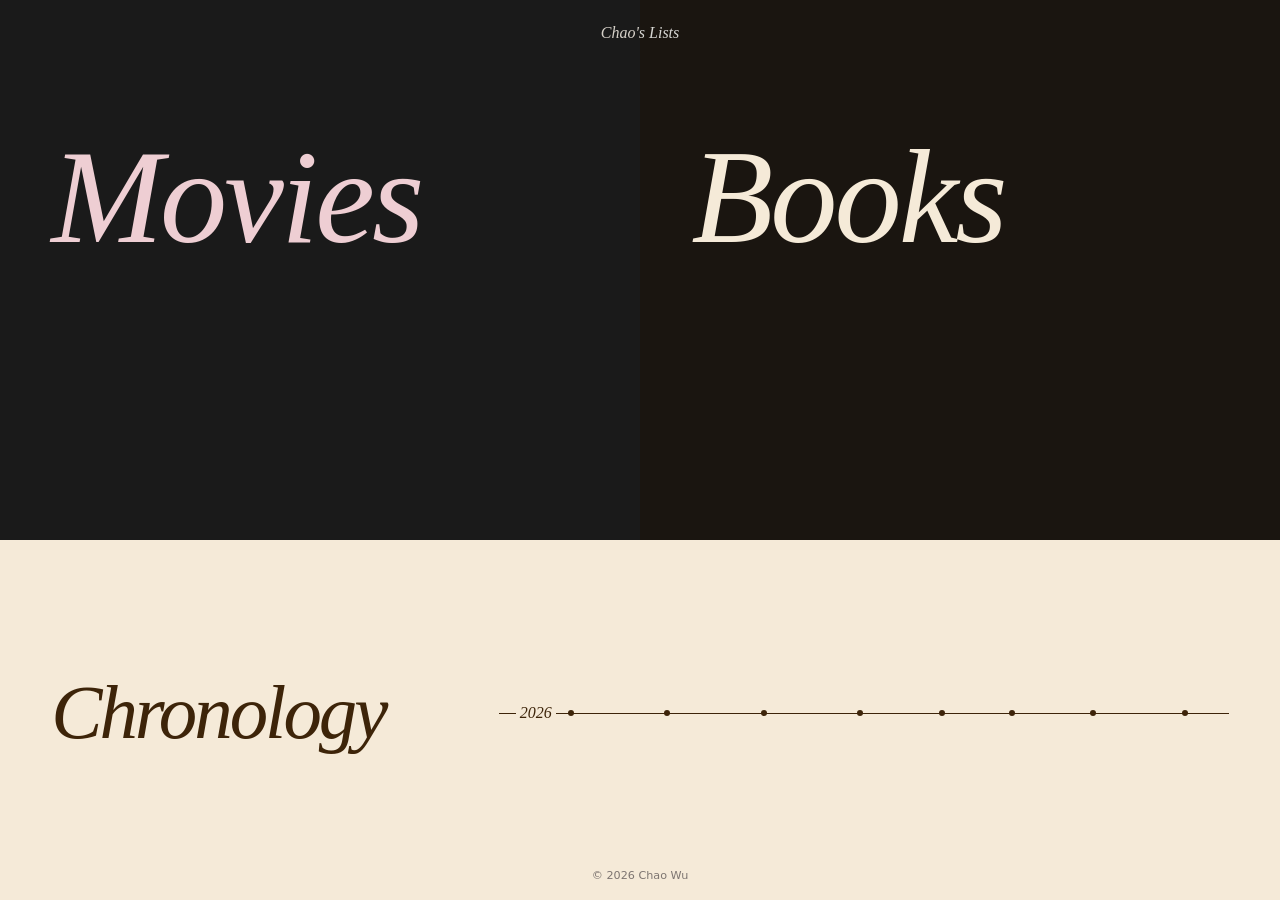
==== commit ce4e34bd: "Shared note editor on Movies, Books and Chronology; security hardening; lighter images - assets/chao" ====
--- a/index.html
+++ b/index.html
@@ -2,6 +2,8 @@
 <html lang="en" data-site="movies">
 <head>
     <meta charset="UTF-8">
+    <!-- Security: only load from and talk to the sites this page needs -->
+    <meta http-equiv="Content-Security-Policy" content="default-src 'self'; script-src 'self' 'unsafe-inline' https://www.googletagmanager.com https://cdn.jsdelivr.net; style-src 'self' 'unsafe-inline' https://fonts.googleapis.com; font-src https://fonts.gstatic.com; img-src 'self' data: https://image.tmdb.org https://books.google.com https://*.googleusercontent.com https://*.media-amazon.com https://covers.openlibrary.org https://archive.org https://*.archive.org https://*.google-analytics.com https://*.googletagmanager.com; connect-src 'self' https://api.github.com https://api.themoviedb.org https://www.googleapis.com https://openlibrary.org https://*.google-analytics.com https://*.analytics.google.com https://*.googletagmanager.com; object-src 'none'; base-uri 'self'; form-action 'self'">
     <meta name="viewport" content="width=device-width, initial-scale=1.0">
     <title>Chao's Lists</title>
     <link rel="stylesheet" href="assets/theme.css">
@@ -255,6 +257,7 @@
 
     <div class="footer-note">© 2026 Chao Wu</div>
 
+    <script src="assets/chaos.js"></script>
     <script>
         const SITES = [
             { key: 'movies', file: 'movies/movies.json', image: 'poster' },
@@ -268,22 +271,25 @@
             return (t.match(CJK) || []).length + (t.replace(CJK, ' ').match(/[A-Za-z0-9'’]+/g) || []).length;
         };
 
+        // covers stored in the repo are written relative to their own folder (e.g. covers/x.jpg)
+        const imageOf = (site, i) => { const u = i[site.image]; return u && !/^https?:/.test(u) ? `${site.key}/${u}` : u; };
+
         const loaded = SITES.map(async site => {
             try {
-                const items = await (await fetch(site.file, { cache: 'no-store' })).json();
+                const items = Chaos.notes.applyPending(site.key, await (await fetch(site.file, { cache: 'no-store' })).json());
                 items.sort((a, b) => String(b.date_sort).localeCompare(String(a.date_sort)));
 
                 const withImage = items.filter(i => i[site.image] && !String(i[site.image]).endsWith('null'));
                 const box = document.getElementById(`${site.key}-covers`);
                 withImage.slice(0, 5).forEach(i => {
                     const img = document.createElement('img');
-                    img.src = i[site.image];
+                    img.src = Chaos.thumb(imageOf(site, i), 300);
                     img.alt = '';
                     img.loading = 'lazy';
                     img.onerror = () => img.remove();
                     box.appendChild(img);
                 });
-                return items.map(i => ({ kind: site.key, date: String(i.date_sort), img: i[site.image], words: reviewLength(i.review) }));
+                return items.map(i => ({ kind: site.key, date: String(i.date_sort), img: Chaos.thumb(imageOf(site, i), 240), words: reviewLength(i.review) }));
             } catch (e) {
                 return [];
             }
--- a/assets/theme.css
+++ b/assets/theme.css
@@ -198,3 +198,45 @@
 @media (max-width: 800px) {
     .page-header h1 { font-size: clamp(2rem, 10vw, 3rem); }
 }
+
+/* ==========================================================================
+   NOTE EDITOR (assets/chaos.js → Chaos.notes.attach)
+   Shared by the Movies and Books card popups and the Chronology card panel.
+   Colors follow the surrounding text, so it works on dark and light pages.
+   ========================================================================== */
+.note-editor { margin-top: 12px; font-family: var(--font-body); }
+.note-btn {
+    background: transparent;
+    border: 1px solid currentColor;
+    color: inherit;
+    padding: 6px 14px;
+    font: inherit;
+    font-size: 0.72rem;
+    letter-spacing: 1px;
+    text-transform: uppercase;
+    cursor: pointer;
+    opacity: 0.7;
+    transition: opacity 0.2s ease;
+}
+.note-btn:hover { opacity: 1; }
+.note-btn:disabled { opacity: 0.4; cursor: wait; }
+.note-save { opacity: 1; }
+.note-form textarea {
+    display: block;
+    width: 100%;
+    min-height: 110px;
+    margin-bottom: 10px;
+    padding: 10px 12px;
+    background: transparent;
+    border: 1px solid currentColor;
+    color: inherit;
+    font-family: var(--font-display);
+    font-style: italic;
+    font-size: 0.95rem;
+    line-height: 1.6;
+    resize: vertical;
+    box-sizing: border-box;
+}
+.note-form textarea:focus { outline: 2px solid currentColor; outline-offset: 1px; }
+.note-actions { display: flex; align-items: center; gap: 8px; flex-wrap: wrap; }
+.note-status { font-size: 0.78rem; opacity: 0.75; }
